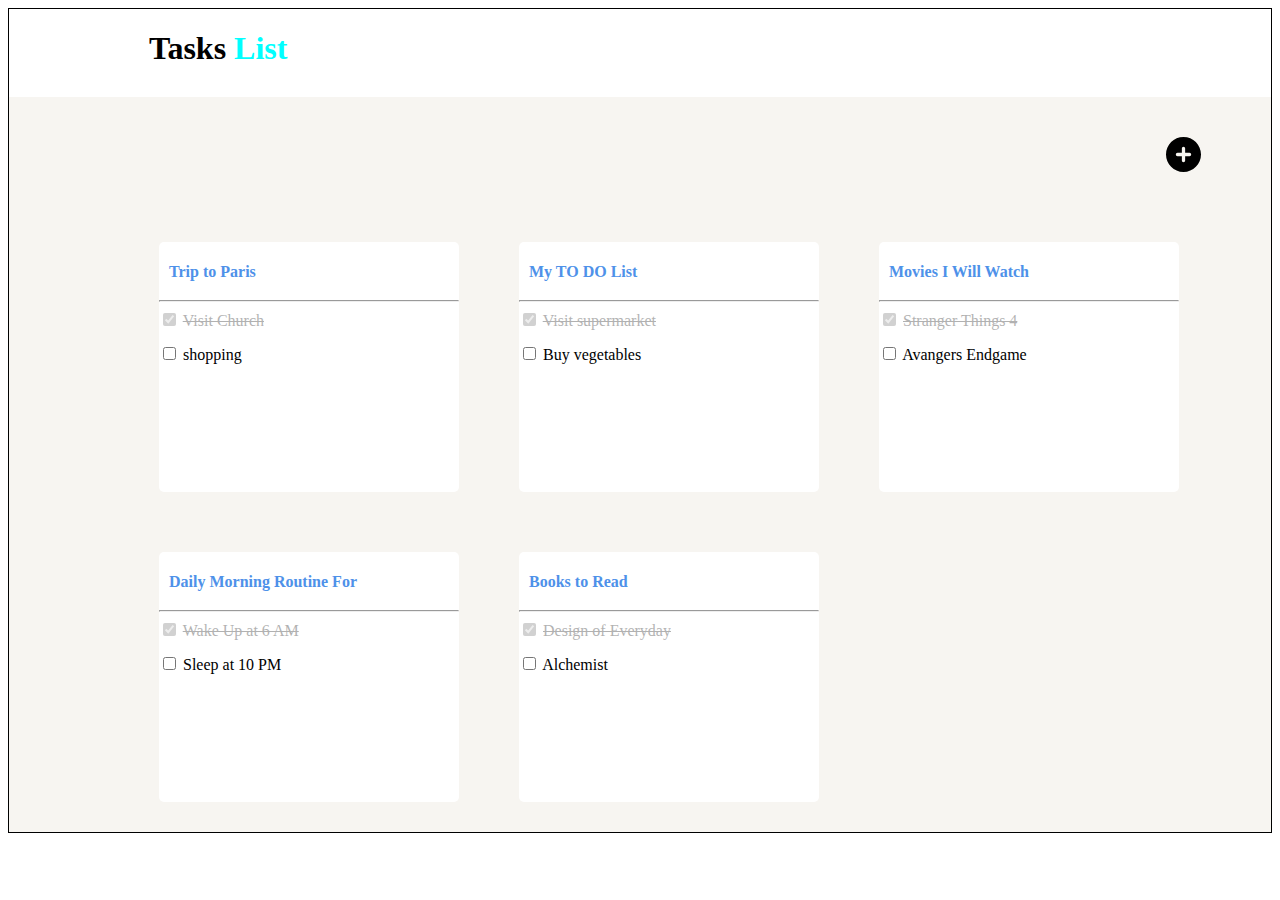
==== index.html @ e3c5f58f "index.html" ====
<!DOCTYPE html>
<html lang="en">
<head>
    <meta charset="UTF-8">
    <meta http-equiv="X-UA-Compatible" content="IE=edge">
    <meta name="viewport" content="width=device-width, initial-scale=1.0">
    <title>Document</title>
    <link rel="stylesheet" href="index.css">
</head>
<body>
      <div class="s1">
        <h1>Tasks <span class="a1">List</span> </h1>
    </div>
 <div style="background-color:rgb(247, 245, 241) ;"> 
      <span class="k1">
       
       <a href="./index2.html" class="aa"> <img src="./circle-plus-solid.svg" alt="" height="35px" width="35px"></a>
     
      </span>
   <div class="container">
      <div class="box box1">
        <a href="./index4.html"><h4>Trip to Paris</h4></a>
        <hr>
         <input type="checkbox" name="church" id="ch" checked disabled >
         <label for="church"  class="label">Visit Church</label>
         <br><br>
         <input type="checkbox" name="" id="shop">
         <label for="shopping">shopping</label>
         <br>
      </div>
      <div class="box box2">
        <h4>My TO DO List</h4>
        <hr>
         <input type="checkbox" name="" id="super" checked disabled>
         <label for="super"  class="label">Visit supermarket</label>
         <br><br>
         <input type="checkbox" name="" id="">
         <label for="vegetables">Buy vegetables</label>
         <br>
      </div>
      <div class="box box3">
        <h4>Movies I Will Watch</h4>
        <hr>
         <input type="checkbox" name="" id="stranger" checked disabled>
         <label for="stranger"  class="label">Stranger Things 4</label>
         <br><br>
         <input type="checkbox" name="" id="">
         <label for="endgame">Avangers Endgame</label>
         <br>
      </div>
      <div class="box box4">
        <h4>Daily Morning Routine For</h4>
        <hr>
         <input type="checkbox" name="" id="wake" checked disabled>
         <label for="wake" class="label">Wake Up at 6 AM</label>
         <br><br>
         <input type="checkbox" name="" id="">
         <label for="sleep">Sleep at 10 PM</label>
         <br>
      </div>
      <div class="box box5">
        <h4>Books to Read</h4>
        <hr>
         <input type="checkbox" name="" id="design" checked disabled >
         <label for="design"  class="label">Design of Everyday</label>
         <br><br>
         <input type="checkbox" name="" id="">
         <label for="alchemist">Alchemist</label>
         <br>
      </div>
   </div>
</div>
</body>
</html>
---- index.css ----
.s1{
    width: 100%; 
    border: 1px;
    box-shadow: 5px 5px 5px grey;
    display: inline;
}
h1{
    margin-left: 140px;
}
h1:hover{
    text-shadow: 2px 2px 2px grey;
}
.a1{
    color: aqua;
}
.k1{
    justify-content: space-around;
}
.aa{
    display: flex;
    justify-content: end;
    margin-right: 30px;
   font-size: 20px;
   margin-top: 30px;
   padding: 40px;
   text-decoration: none;
   color: black;
}
.container{
    display: flex;
    width: 100%;
    flex-wrap: wrap;
    margin-left: 120px;
  
}
.box{
    border: 1px ;
    height: 250px;
    width: 300px;
    line-height: 15px;
    margin: 30px;
    border-radius: 5px;
    background-color: white;
}

#super{
    text-decoration: line-through;
}
h4{
    margin-left: 10px;
    color: rgb(78, 145, 233);
    text-decoration: none;
}
.box:hover{
    box-shadow: 0px 0px 10px 10px gray;
}
 body{
    border: 1px solid;
} 
.label{
    opacity: 0.3;
    text-decoration: line-through;
}
a{
    text-decoration: none;
}
@media only screen and (min-width:400px) and (max-width:500px)
{
          .s1{
             height: 100px;
            display: inline;
          }
       
          h1{
            margin-left: 25px;
         }
         img{
            height: 45px;
            width: 45px;
         }
          .aa{
            display: flex;
            justify-content: center;
            padding: 40px;
            margin:auto
          }
          .container{
            display: flex;
            flex-wrap: wrap;
            margin-left: auto;
          
        }
        .box{
            border: 1px ;
            height: 230px;
            width: 300px;
            line-height: 15px;
            margin: 15px auto;
            border-radius: 5px;
            background-color: white;
            padding: 10px;
            font-size: 22px;
        }
        .label{
            opacity: 0.3;
            text-decoration: line-through;
        }
        h4{
            font-size: 22px;
        }
}
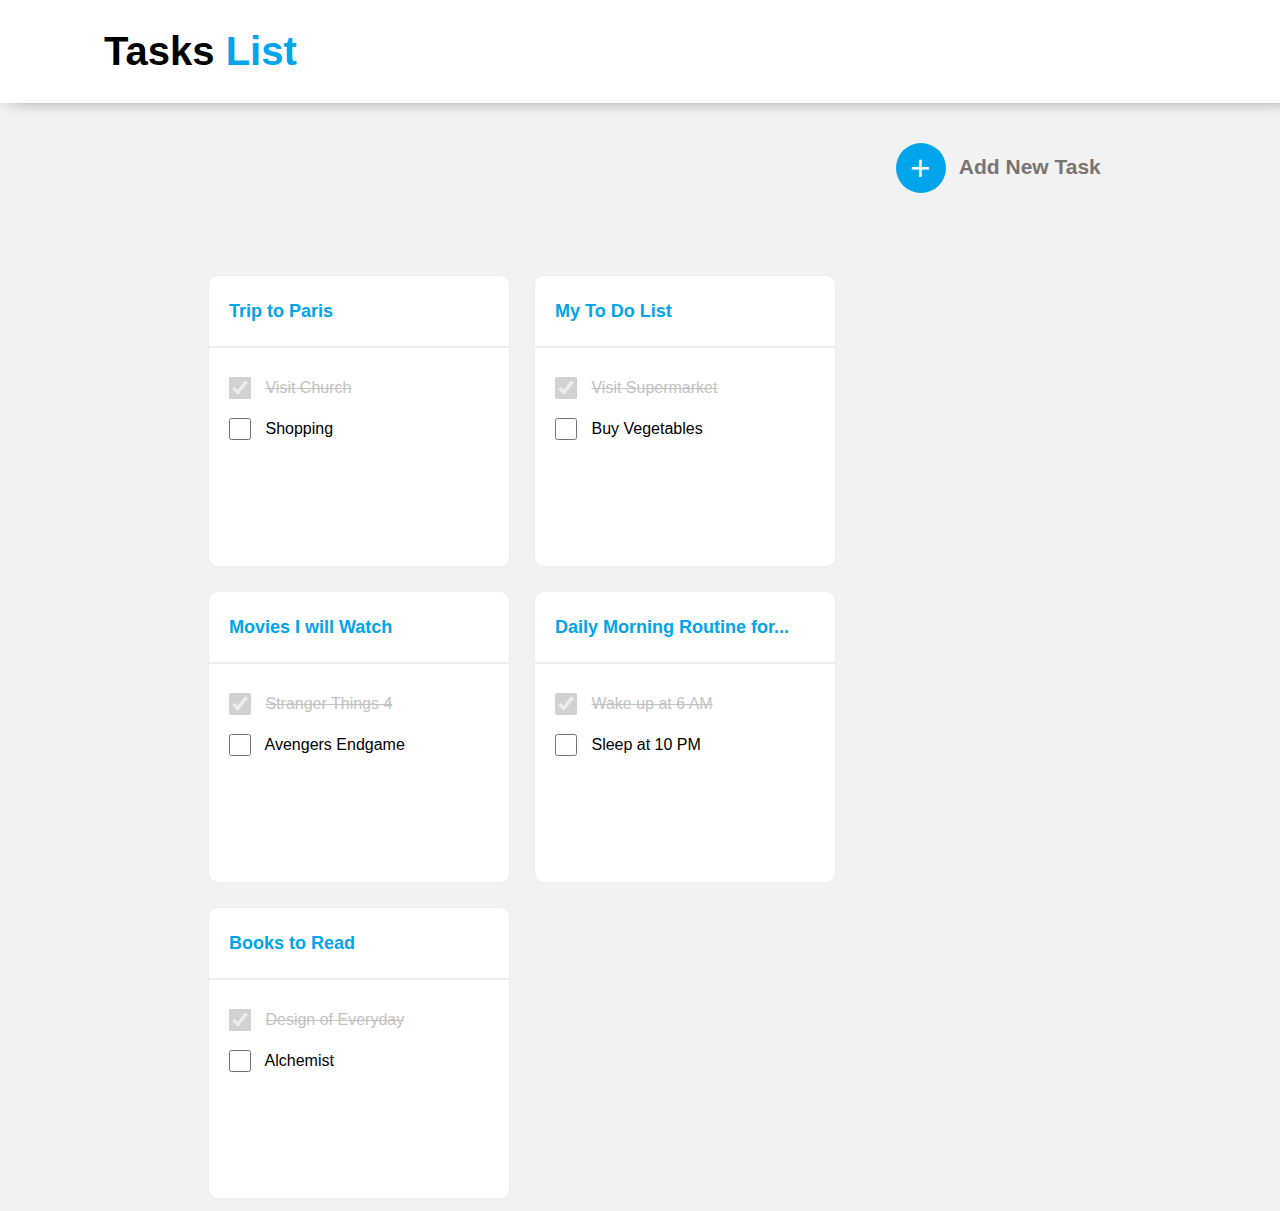
==== commit eeceaf5a: "Add files via upload" ====
--- a/index.html
+++ b/index.html
@@ -4,71 +4,63 @@
     <meta charset="UTF-8">
     <meta http-equiv="X-UA-Compatible" content="IE=edge">
     <meta name="viewport" content="width=device-width, initial-scale=1.0">
-    <title>Document</title>
-    <link rel="stylesheet" href="index.css">
+    <title>ToDo-Mobile</title>
+    <link rel="stylesheet" type="text/css" href="style.css">
+
 </head>
 <body>
-      <div class="s1">
-        <h1>Tasks <span class="a1">List</span> </h1>
+    <div class="header">
+        <h1 class="headh1">Tasks <span class="h1col">List</span></h1>
     </div>
- <div style="background-color:rgb(247, 245, 241) ;"> 
-      <span class="k1">
-       
-       <a href="./index2.html" class="aa"> <img src="./circle-plus-solid.svg" alt="" height="35px" width="35px"></a>
-     
-      </span>
-   <div class="container">
-      <div class="box box1">
-        <a href="./index4.html"><h4>Trip to Paris</h4></a>
-        <hr>
-         <input type="checkbox" name="church" id="ch" checked disabled >
-         <label for="church"  class="label">Visit Church</label>
-         <br><br>
-         <input type="checkbox" name="" id="shop">
-         <label for="shopping">shopping</label>
-         <br>
-      </div>
-      <div class="box box2">
-        <h4>My TO DO List</h4>
-        <hr>
-         <input type="checkbox" name="" id="super" checked disabled>
-         <label for="super"  class="label">Visit supermarket</label>
-         <br><br>
-         <input type="checkbox" name="" id="">
-         <label for="vegetables">Buy vegetables</label>
-         <br>
-      </div>
-      <div class="box box3">
-        <h4>Movies I Will Watch</h4>
-        <hr>
-         <input type="checkbox" name="" id="stranger" checked disabled>
-         <label for="stranger"  class="label">Stranger Things 4</label>
-         <br><br>
-         <input type="checkbox" name="" id="">
-         <label for="endgame">Avangers Endgame</label>
-         <br>
-      </div>
-      <div class="box box4">
-        <h4>Daily Morning Routine For</h4>
-        <hr>
-         <input type="checkbox" name="" id="wake" checked disabled>
-         <label for="wake" class="label">Wake Up at 6 AM</label>
-         <br><br>
-         <input type="checkbox" name="" id="">
-         <label for="sleep">Sleep at 10 PM</label>
-         <br>
-      </div>
-      <div class="box box5">
-        <h4>Books to Read</h4>
-        <hr>
-         <input type="checkbox" name="" id="design" checked disabled >
-         <label for="design"  class="label">Design of Everyday</label>
-         <br><br>
-         <input type="checkbox" name="" id="">
-         <label for="alchemist">Alchemist</label>
-         <br>
-      </div>
-   </div>
-</div>
+    <div class="newtask">
+        <div class="wordlabel">
+            <a class="plusa" href="index2.html"><h2>Add New Task</h2></a>
+        </div>
+        <div class="plusbutton">
+            <a class="plusa" href="index2.html"><h3 class="plus">+</h3></a>
+        </div>
+    </div>
+    <div class="container">
+        <div class="box box1">
+            <a href="./index3.html" style="text-decoration: none;"><h2>Trip to Paris</h2></a>
+            <hr class="line">
+            <input type="checkbox" class="chbox" id="church" name="church" checked disabled>
+            <label for="church" class="strike">Visit Church</label><br>
+            <input type="checkbox" class="chbox" id="shopping" name="shopping">
+            <label for="shopping">Shopping</label>
+        </div>
+        <div class="box box2">
+            <h2>My To Do List</h2>
+            <hr class="line">
+            <input type="checkbox" class="chbox" id="sumarket" name="sumarket" checked disabled>
+            <label for="sumarket" class="strike">Visit Supermarket</label><br>
+            <input type="checkbox" class="chbox" id="veg" name="veg">
+            <label for="veg">Buy Vegetables</label>
+        </div>
+        <div class="box box3">
+            <h2>Movies I will Watch</h2>
+            <hr class="line">
+            <input type="checkbox" class="chbox" id="st4" name="st4" checked disabled>
+            <label for="st4" class="strike">Stranger Things 4</label><br>
+            <input type="checkbox" class="chbox" id="avengers" name="avengers">
+            <label for="avengers">Avengers Endgame</label>
+        </div>
+        <div class="box box4">
+            <h2>Daily Morning Routine for...</h2>
+            <hr class="line">
+            <input type="checkbox" class="chbox" id="wake6am" name="wake6am" checked disabled>
+            <label for="wake6am" class="strike">Wake up at 6 AM</label><br>
+            <input type="checkbox" class="chbox" id="sleep10" name="sleep10">
+            <label for="sleep10">Sleep at 10 PM</label>
+        </div>
+        <div class="box box5">
+            <h2>Books to Read</h2>
+            <hr class="line">
+            <input type="checkbox" class="chbox" id="everyday" name="everyday" checked disabled>
+            <label for="everyday" class="strike">Design of Everyday</label><br>
+            <input type="checkbox" class="chbox" id="alchemist" name="alchemist">
+            <label for="alchemist">Alchemist</label>
+        </div>
+    </div>
 </body>
 </html>--- a/style.css
+++ b/style.css
@@ -0,0 +1,349 @@
+body {
+    background-color: #f2f2f2;
+    margin: 0;
+    height: 1000px;
+    font-family: 'Carlito', sans-serif;
+}
+
+.blur {
+    filter: brightness(70%) blur(3px);
+}
+
+.header {
+    height: auto;
+    padding: 2px;
+    /* margin: 0; */
+    /* border: 5px solid red; */
+    background-color: white;
+    box-shadow: 10px -10px 20px;
+
+}
+
+.h1col {
+    color: #00A5EC;
+}
+
+.headh1 {
+    margin-left: 8%;
+    font-size: 40px;
+}
+
+.newtask {
+    margin-top: 40px;
+}
+
+.plusbutton {
+    width: 50px;
+    height: 50px;
+    background-color: #00A5EC;
+    border-radius: 50%;
+    float: right;
+    position: relative;
+    right: 15%;
+}
+
+.plus {
+    font-size: 35px;
+    margin-top: -1px;
+    padding: 6px 6px 0px 14px;
+    box-sizing: border-box;
+    color: white;
+    font-weight: 100;
+}
+
+.wordlabel {
+    float: right;
+    margin-top: -5px;
+    position: relative;
+    right: 14%;
+}
+
+.plusa {
+    text-decoration: none;
+    color: #797474;
+    font-weight: lighter;
+    font-size: 14px;
+}
+
+
+.container {
+    width: 70%;
+    position: relative;
+    left: 100px;
+    top: 120px;
+    margin: auto;
+    /* border: 5px solid black; */
+    display: flex;
+    flex-wrap: wrap;
+}
+
+.box {
+    width: 300px;
+    height: 290px;
+    background-color: white;
+    border: 1px solid #EDEDED;
+    border-radius: 10px;
+    margin: 12px 12px 12px 12px;
+}
+
+.box:hover {
+    box-shadow: 0px 0px 20px #C2C2C2;
+}
+
+.line {
+    border: 1px solid #EDEDED;
+}
+
+.box h2 {
+    color: #00A5EC;
+    font-size: 18px;
+    padding: 10px 10px 10px 20px;
+}
+
+.chbox {
+    width: 22px;
+    height: 22px;
+    margin: 15px 10px 0px 20px;
+    position: relative;
+    top: 2%;
+}
+
+.strike {
+    text-decoration: line-through;
+    color: #C2C2C2;
+}
+
+.addnewtask {
+    width: 350px;
+    height: 180px;
+    position: absolute;
+    top: 40%;
+    left: 38%;
+    border: 1px solid#EDEDED;
+    border-radius: 10px;
+    background-color: white;
+    color: #797474
+}
+
+#taskinp {
+    width: 90%;
+    height: 30px;
+    /* padding: 30px 0px 0px 0px; */
+    box-sizing: border-box;
+    margin: 15px;
+    background-color: #EDEDED;
+    border: #797474;
+    border-radius: 5px;
+}
+
+.closeicon {
+    float: right;
+    margin-right: 20px;
+    text-decoration: none;
+    color: black;
+}
+
+.head {
+    font-size: medium;
+    padding-left: 10px;
+}
+
+#taskinpbutton {
+    float: right;
+    margin-right: 30px;
+    margin-top: 10px;
+    width: 120px;
+    height: 30px;
+    background-color: #00A5EC;
+    color: white;
+    border: 1px solid #EDEDED;
+    border-radius: 5px;
+    cursor: pointer;
+}
+
+.back {
+    margin-left: 500px;
+    margin-top: 50px;
+    font-size: larger;
+    font-weight: bold;
+}
+
+.wl2 {
+    margin-right: 200px;
+    margin-top: -15px;
+}
+
+.pb2 {
+    margin-top: -10px;
+}
+
+
+#box1 {
+    position: relative;
+    top: 70px;
+    left: 35%;
+    width: 400px;
+    box-shadow: 0px 0px 20px #C2C2C2;
+}
+
+#box1 h2 {
+    text-align: center;
+}
+
+
+/*For Mobile View*/
+
+@media only screen and (max-width:600px) {
+    .header {
+        height: auto;
+        padding: 2px;
+        /* margin: 0; */
+        /* border: 5px solid red; */
+        background-color: white;
+        box-shadow: 10px -10px 20px;
+
+    }
+
+    .h1col {
+        color: #00A5EC;
+    }
+
+    .headh1 {
+        margin-left: 2%;
+        font-size: 25px;
+    }
+
+    .newtask {
+        margin-top: 20px;
+    }
+
+    .plusbutton {
+        width: 40px;
+        height: 40px;
+        background-color: #00A5EC;
+        border-radius: 50%;
+        float: right;
+        position: relative;
+        right: 45%;
+    }
+
+    .plus {
+        font-size: 30px;
+        padding: 4px 5px 0px 11px;
+        box-sizing: border-box;
+        color: white;
+        font-weight: 100;
+    }
+
+    .wordlabel {
+        display: none;
+    }
+
+    .plusa {
+        text-decoration: none;
+        color: #797474;
+        font-weight: lighter;
+        font-size: 14px;
+    }
+
+    .container {
+        margin: 0;
+        width: 100%;
+        position: relative;
+        justify-content: center;
+        left: 0%;
+        top: 2%;
+    }
+
+    .box {
+        width: 400px;
+        height: 350px;
+        background-color: white;
+        border: 1px solid #EDEDED;
+        border-radius: 10px;
+    }
+
+    .box:hover {
+        box-shadow: 0px 0px 20px #C2C2C2;
+    }
+
+    .line {
+        border: 1px solid #EDEDED;
+    }
+
+    .box h2 {
+        color: #00A5EC;
+        font-size: 18px;
+        padding: 10px 10px 10px 20px;
+    }
+
+    .chbox {
+        width: 22px;
+        height: 22px;
+        margin: 15px 10px 0px 20px;
+        position: relative;
+        top: 2%;
+    }
+
+    .strike {
+        text-decoration: line-through;
+        color: #C2C2C2;
+    }
+
+    /*index2 Page*/
+
+    .blur {
+        filter: brightness(70%) blur(3px);
+    }
+
+    .addnewtask {
+        /* margin: 0 auto; */
+        width: 350px;
+        height: 200px;
+        position: absolute;
+        top: 30%;
+        left: 5%;
+        border: 1px solid#EDEDED;
+        border-radius: 10px;
+        background-color: white;
+        color: #797474
+    }
+
+    #taskinp {
+        width: 90%;
+        height: 40px;
+        /* padding: 30px 0px 0px 0px; */
+        box-sizing: border-box;
+        margin: 15px;
+        background-color: #EDEDED;
+        border: #797474;
+        border-radius: 5px;
+    }
+
+    .closeicon {
+        float: right;
+        margin-right: 20px;
+        text-decoration: none;
+        color: black;
+    }
+
+    .head {
+        font-size: medium;
+        padding-left: 10px;
+    }
+
+    #taskinpbutton {
+        float: right;
+        margin-right: 30px;
+        margin-top: 10px;
+        width: 120px;
+        height: 40px;
+        background-color: #00A5EC;
+        color: white;
+        border: 1px solid #EDEDED;
+        border-radius: 5px;
+        cursor: pointer;
+    }
+
+
+}